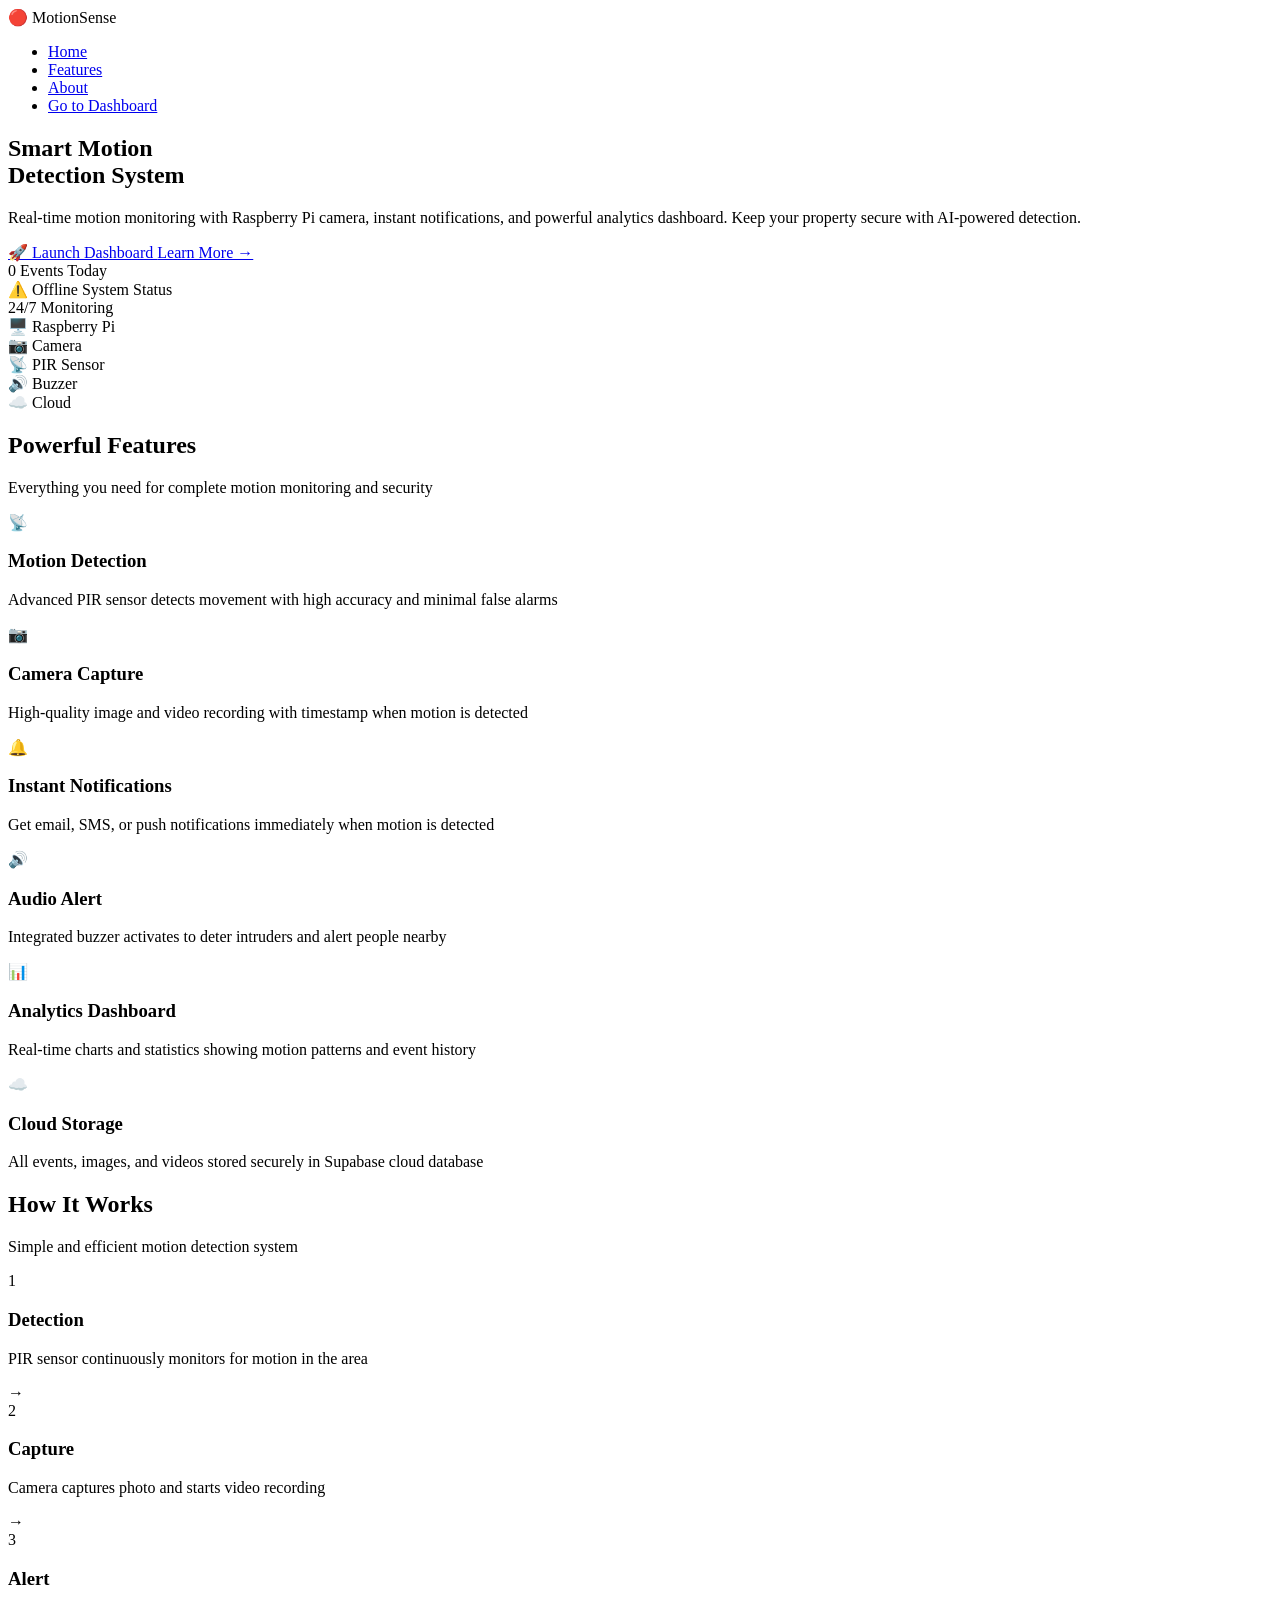
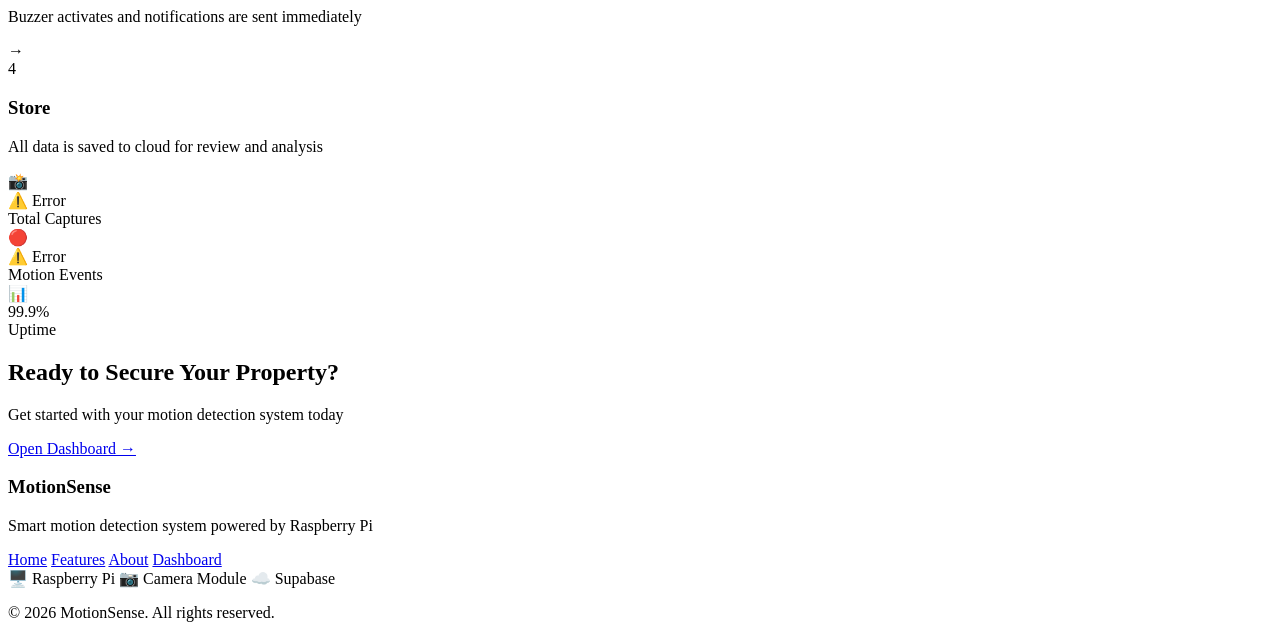
==== index.html @ 73a850e4 "Add files via upload" ====
<!DOCTYPE html>
<html lang="en">
<head>
    <meta charset="UTF-8">
    <meta name="viewport" content="width=device-width, initial-scale=1.0">
    <title>Motion Sensor & Camera System</title>
    <link rel="stylesheet" href="styles.css">
    <link href="https://fonts.googleapis.com/css2?family=Inter:wght@300;400;600;700&display=swap" rel="stylesheet">
</head>
<body>
    <div class="landing-page">
        <!-- Navigation -->
        <nav class="navbar">
            <div class="nav-container">
                <div class="nav-logo">
                    <span class="logo-icon">🔴</span>
                    <span class="logo-text">MotionSense</span>
                </div>
                <ul class="nav-menu">
                    <li><a href="#home" class="nav-link active">Home</a></li>
                    <li><a href="#features" class="nav-link">Features</a></li>
                    <li><a href="#about" class="nav-link">About</a></li>
                    <li><a href="dashboard.html" class="nav-link dashboard-btn">Go to Dashboard</a></li>
                </ul>
                <div class="hamburger">
                    <span class="bar"></span>
                    <span class="bar"></span>
                    <span class="bar"></span>
                </div>
            </div>
        </nav>

        <!-- Hero Section -->
        <section id="home" class="hero">
            <div class="hero-container">
                <div class="hero-content">
                    <h1 class="hero-title">
                        Smart Motion <br>
                        <span class="highlight">Detection System</span>
                    </h1>
                    <p class="hero-description">
                        Real-time motion monitoring with Raspberry Pi camera, 
                        instant notifications, and powerful analytics dashboard.
                        Keep your property secure with AI-powered detection.
                    </p>
                    <div class="hero-buttons">
                        <a href="dashboard.html" class="btn btn-primary">
                            🚀 Launch Dashboard
                        </a>
                        <a href="#features" class="btn btn-secondary">
                            Learn More →
                        </a>
                    </div>
                    <div class="hero-stats">
                        <div class="stat-item">
                            <span class="stat-number" id="liveEvents">0</span>
                            <span class="stat-label">Events Today</span>
                        </div>
                        <div class="stat-item">
                            <span class="stat-number" id="systemStatus">Online</span>
                            <span class="stat-label">System Status</span>
                        </div>
                        <div class="stat-item">
                            <span class="stat-number">24/7</span>
                            <span class="stat-label">Monitoring</span>
                        </div>
                    </div>
                </div>
                <div class="hero-image">
                    <div class="system-diagram">
                        <div class="diagram-node pi">
                            <span>🖥️</span>
                            <span>Raspberry Pi</span>
                        </div>
                        <div class="diagram-node camera">
                            <span>📷</span>
                            <span>Camera</span>
                        </div>
                        <div class="diagram-node sensor">
                            <span>📡</span>
                            <span>PIR Sensor</span>
                        </div>
                        <div class="diagram-node buzzer">
                            <span>🔊</span>
                            <span>Buzzer</span>
                        </div>
                        <div class="diagram-node cloud">
                            <span>☁️</span>
                            <span>Cloud</span>
                        </div>
                        <div class="connection-line"></div>
                    </div>
                </div>
            </div>
        </section>

        <!-- Features Section -->
        <section id="features" class="features">
            <div class="container">
                <div class="section-header">
                    <h2>Powerful Features</h2>
                    <p>Everything you need for complete motion monitoring and security</p>
                </div>
                <div class="features-grid">
                    <div class="feature-card">
                        <div class="feature-icon">📡</div>
                        <h3>Motion Detection</h3>
                        <p>Advanced PIR sensor detects movement with high accuracy and minimal false alarms</p>
                    </div>
                    <div class="feature-card">
                        <div class="feature-icon">📷</div>
                        <h3>Camera Capture</h3>
                        <p>High-quality image and video recording with timestamp when motion is detected</p>
                    </div>
                    <div class="feature-card">
                        <div class="feature-icon">🔔</div>
                        <h3>Instant Notifications</h3>
                        <p>Get email, SMS, or push notifications immediately when motion is detected</p>
                    </div>
                    <div class="feature-card">
                        <div class="feature-icon">🔊</div>
                        <h3>Audio Alert</h3>
                        <p>Integrated buzzer activates to deter intruders and alert people nearby</p>
                    </div>
                    <div class="feature-card">
                        <div class="feature-icon">📊</div>
                        <h3>Analytics Dashboard</h3>
                        <p>Real-time charts and statistics showing motion patterns and event history</p>
                    </div>
                    <div class="feature-card">
                        <div class="feature-icon">☁️</div>
                        <h3>Cloud Storage</h3>
                        <p>All events, images, and videos stored securely in Supabase cloud database</p>
                    </div>
                </div>
            </div>
        </section>

        <!-- How It Works -->
        <section id="about" class="how-it-works">
            <div class="container">
                <div class="section-header">
                    <h2>How It Works</h2>
                    <p>Simple and efficient motion detection system</p>
                </div>
                <div class="steps">
                    <div class="step">
                        <div class="step-number">1</div>
                        <div class="step-content">
                            <h3>Detection</h3>
                            <p>PIR sensor continuously monitors for motion in the area</p>
                        </div>
                    </div>
                    <div class="step-arrow">→</div>
                    <div class="step">
                        <div class="step-number">2</div>
                        <div class="step-content">
                            <h3>Capture</h3>
                            <p>Camera captures photo and starts video recording</p>
                        </div>
                    </div>
                    <div class="step-arrow">→</div>
                    <div class="step">
                        <div class="step-number">3</div>
                        <div class="step-content">
                            <h3>Alert</h3>
                            <p>Buzzer activates and notifications are sent immediately</p>
                        </div>
                    </div>
                    <div class="step-arrow">→</div>
                    <div class="step">
                        <div class="step-number">4</div>
                        <div class="step-content">
                            <h3>Store</h3>
                            <p>All data is saved to cloud for review and analysis</p>
                        </div>
                    </div>
                </div>
            </div>
        </section>

        <!-- Quick Stats -->
        <section class="quick-stats">
            <div class="container">
                <div class="stats-wrapper">
                    <div class="stat-box">
                        <span class="stat-icon">📸</span>
                        <div>
                            <div class="stat-number" id="totalCaptures">Loading...</div>
                            <div class="stat-label">Total Captures</div>
                        </div>
                    </div>
                    <div class="stat-box">
                        <span class="stat-icon">🔴</span>
                        <div>
                            <div class="stat-number" id="motionEvents">Loading...</div>
                            <div class="stat-label">Motion Events</div>
                        </div>
                    </div>
                    <div class="stat-box">
                        <span class="stat-icon">📊</span>
                        <div>
                            <div class="stat-number" id="uptime">99.9%</div>
                            <div class="stat-label">Uptime</div>
                        </div>
                    </div>
                </div>
            </div>
        </section>

        <!-- Call to Action -->
        <section class="cta-section">
            <div class="container">
                <div class="cta-content">
                    <h2>Ready to Secure Your Property?</h2>
                    <p>Get started with your motion detection system today</p>
                    <a href="dashboard.html" class="btn btn-primary btn-large">
                        Open Dashboard →
                    </a>
                </div>
            </div>
        </section>

        <!-- Footer -->
        <footer class="footer">
            <div class="container">
                <div class="footer-content">
                    <div class="footer-info">
                        <h3>MotionSense</h3>
                        <p>Smart motion detection system powered by Raspberry Pi</p>
                    </div>
                    <div class="footer-links">
                        <a href="#home">Home</a>
                        <a href="#features">Features</a>
                        <a href="#about">About</a>
                        <a href="dashboard.html">Dashboard</a>
                    </div>
                    <div class="footer-tech">
                        <span>🖥️ Raspberry Pi</span>
                        <span>📷 Camera Module</span>
                        <span>☁️ Supabase</span>
                    </div>
                </div>
                <div class="footer-bottom">
                    <p>&copy; 2026 MotionSense. All rights reserved.</p>
                </div>
            </div>
        </footer>
    </div>

    <script>
        // Navigation hamburger menu
        const hamburger = document.querySelector('.hamburger');
        const navMenu = document.querySelector('.nav-menu');
        
        hamburger.addEventListener('click', () => {
            hamburger.classList.toggle('active');
            navMenu.classList.toggle('active');
        });

        // Close menu on link click
        document.querySelectorAll('.nav-link').forEach(n => n.addEventListener('click', () => {
            hamburger.classList.remove('active');
            navMenu.classList.remove('active');
        }));

        // Smooth scrolling for anchor links
        document.querySelectorAll('a[href^="#"]').forEach(anchor => {
            anchor.addEventListener('click', function (e) {
                e.preventDefault();
                const target = document.querySelector(this.getAttribute('href'));
                if (target) {
                    target.scrollIntoView({
                        behavior: 'smooth',
                        block: 'start'
                    });
                }
            });
        });

        // Fetch live stats from API - FIXED: removed localhost
        async function fetchLiveStats() {
            try {
                const response = await fetch('/api/stats');
                const stats = await response.json();
                
                document.getElementById('totalCaptures').textContent = stats.total_events || 0;
                document.getElementById('motionEvents').textContent = stats.total_events || 0;
                document.getElementById('liveEvents').textContent = stats.total_events || 0;
                
                // Check system status
                const statusResponse = await fetch('/api/status');
                const status = await statusResponse.json();
                document.getElementById('systemStatus').textContent = 
                    status.status === 'active' ? '🟢 Online' : '🔴 Offline';
            } catch (error) {
                console.error('Error fetching stats:', error);
                document.getElementById('totalCaptures').textContent = '⚠️ Error';
                document.getElementById('motionEvents').textContent = '⚠️ Error';
                document.getElementById('systemStatus').textContent = '⚠️ Offline';
            }
        }

        // Load stats on page load
        fetchLiveStats();
        
        // Refresh stats every 30 seconds
        setInterval(fetchLiveStats, 30000);

        // Add animation on scroll
        const observerOptions = {
            threshold: 0.1,
            rootMargin: '0px 0px -50px 0px'
        };

        const observer = new IntersectionObserver((entries) => {
            entries.forEach(entry => {
                if (entry.isIntersecting) {
                    entry.target.style.opacity = '1';
                    entry.target.style.transform = 'translateY(0)';
                }
            });
        }, observerOptions);

        // Observe feature cards
        document.querySelectorAll('.feature-card, .step, .stat-box').forEach(el => {
            el.style.opacity = '0';
            el.style.transform = 'translateY(30px)';
            el.style.transition = 'all 0.6s ease-out';
            observer.observe(el);
        });

        // Update active nav link on scroll
        const sections = document.querySelectorAll('section[id]');
        window.addEventListener('scroll', () => {
            const scrollY = window.pageYOffset;
            sections.forEach(section => {
                const sectionTop = section.offsetTop - 100;
                const sectionHeight = section.offsetHeight;
                const sectionId = section.getAttribute('id');
                if (scrollY >= sectionTop && scrollY < sectionTop + sectionHeight) {
                    document.querySelectorAll('.nav-link').forEach(link => {
                        link.classList.remove('active');
                        if (link.getAttribute('href') === `#${sectionId}`) {
                            link.classList.add('active');
                        }
                    });
                }
            });
        });
    </script>
</body>
</html>
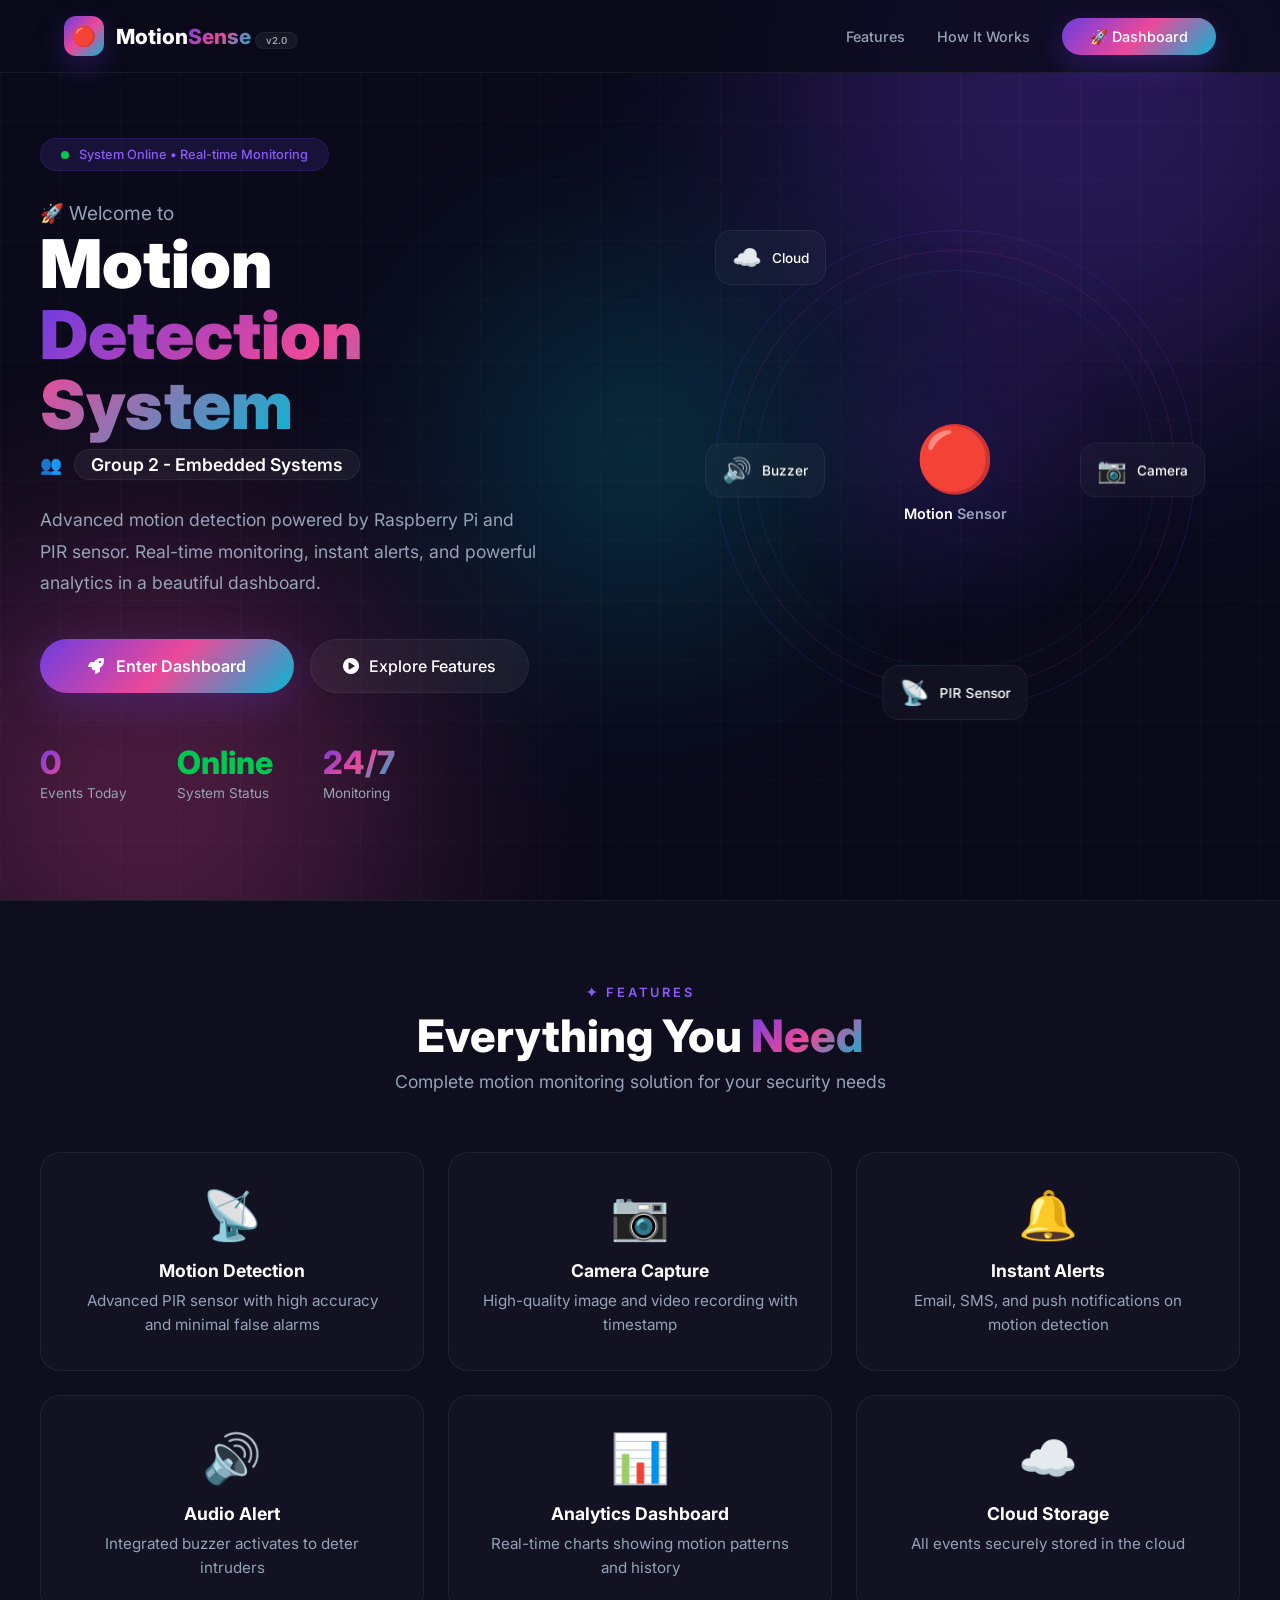
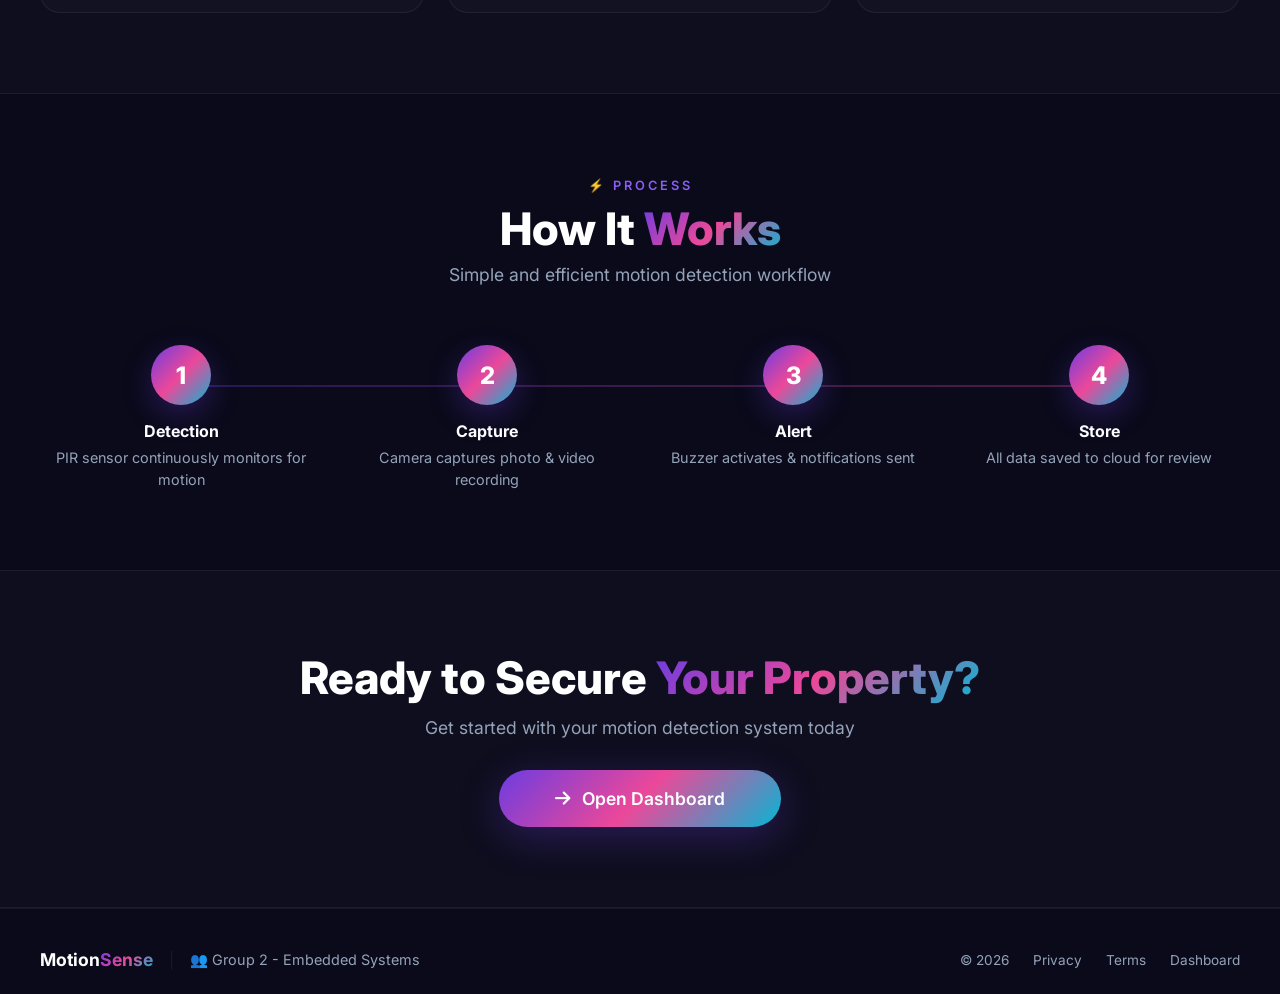
==== commit e8cf960d: "Add files via upload" ====
--- a/index.html
+++ b/index.html
@@ -3,348 +3,1145 @@
 <head>
     <meta charset="UTF-8">
     <meta name="viewport" content="width=device-width, initial-scale=1.0">
-    <title>Motion Sensor & Camera System</title>
-    <link rel="stylesheet" href="styles.css">
-    <link href="https://fonts.googleapis.com/css2?family=Inter:wght@300;400;600;700&display=swap" rel="stylesheet">
+    <title>Group 2 - Embedded Motion Detection System</title>
+    <link href="https://fonts.googleapis.com/css2?family=Inter:wght@300;400;500;600;700;800;900&display=swap" rel="stylesheet">
+    <link rel="stylesheet" href="https://cdnjs.cloudflare.com/ajax/libs/font-awesome/6.5.0/css/all.min.css">
+    <style>
+        /* ===== RESET & BASE ===== */
+        * {
+            margin: 0;
+            padding: 0;
+            box-sizing: border-box;
+        }
+
+        :root {
+            --primary: #6C3CE1;
+            --primary-light: #8B5CF6;
+            --primary-dark: #5B21B6;
+            --secondary: #EC4899;
+            --accent: #06B6D4;
+            --dark: #0A0A1A;
+            --dark-card: #12122A;
+            --text-primary: #FFFFFF;
+            --text-secondary: #94A3B8;
+            --border-color: rgba(255, 255, 255, 0.06);
+            --gradient-main: linear-gradient(135deg, #6C3CE1 0%, #EC4899 50%, #06B6D4 100%);
+            --shadow-glow: 0 0 60px rgba(108, 60, 225, 0.15);
+        }
+
+        body {
+            font-family: 'Inter', sans-serif;
+            background: var(--dark);
+            color: var(--text-primary);
+            overflow-x: hidden;
+            min-height: 100vh;
+        }
+
+        /* ===== ANIMATED BACKGROUND ===== */
+        .bg-effects {
+            position: fixed;
+            inset: 0;
+            z-index: 0;
+            pointer-events: none;
+            overflow: hidden;
+        }
+
+        .bg-orb {
+            position: absolute;
+            border-radius: 50%;
+            filter: blur(120px);
+            opacity: 0.3;
+            animation: orbFloat 20s ease-in-out infinite;
+        }
+
+        .bg-orb:nth-child(1) {
+            width: 600px;
+            height: 600px;
+            top: -200px;
+            right: -100px;
+            background: #6C3CE1;
+            animation-delay: 0s;
+        }
+
+        .bg-orb:nth-child(2) {
+            width: 500px;
+            height: 500px;
+            bottom: -150px;
+            left: -100px;
+            background: #EC4899;
+            animation-delay: -7s;
+        }
+
+        .bg-orb:nth-child(3) {
+            width: 300px;
+            height: 300px;
+            top: 50%;
+            left: 50%;
+            transform: translate(-50%, -50%);
+            background: #06B6D4;
+            animation-delay: -14s;
+        }
+
+        @keyframes orbFloat {
+            0%, 100% { transform: translate(0, 0) scale(1); }
+            25% { transform: translate(50px, -30px) scale(1.1); }
+            50% { transform: translate(-20px, 50px) scale(0.9); }
+            75% { transform: translate(30px, -20px) scale(1.05); }
+        }
+
+        /* Grid lines overlay */
+        .grid-overlay {
+            position: fixed;
+            inset: 0;
+            z-index: 0;
+            background-image: 
+                linear-gradient(rgba(255,255,255,0.02) 1px, transparent 1px),
+                linear-gradient(90deg, rgba(255,255,255,0.02) 1px, transparent 1px);
+            background-size: 60px 60px;
+            pointer-events: none;
+        }
+
+        /* ===== NAVBAR ===== */
+        .navbar {
+            position: fixed;
+            top: 0;
+            left: 0;
+            right: 0;
+            z-index: 1000;
+            padding: 16px 0;
+            background: rgba(10, 10, 26, 0.8);
+            backdrop-filter: blur(20px);
+            border-bottom: 1px solid var(--border-color);
+            transition: all 0.3s ease;
+        }
+
+        .navbar.scrolled {
+            background: rgba(10, 10, 26, 0.95);
+            box-shadow: 0 10px 40px rgba(0,0,0,0.3);
+        }
+
+        .nav-container {
+            max-width: 1200px;
+            margin: 0 auto;
+            padding: 0 24px;
+            display: flex;
+            justify-content: space-between;
+            align-items: center;
+        }
+
+        .nav-logo {
+            display: flex;
+            align-items: center;
+            gap: 12px;
+            text-decoration: none;
+        }
+
+        .nav-logo .logo-icon {
+            width: 40px;
+            height: 40px;
+            background: var(--gradient-main);
+            border-radius: 12px;
+            display: flex;
+            align-items: center;
+            justify-content: center;
+            font-size: 1.2rem;
+            box-shadow: 0 10px 30px rgba(108, 60, 225, 0.3);
+        }
+
+        .nav-logo .logo-text {
+            font-size: 1.3rem;
+            font-weight: 800;
+            color: var(--text-primary);
+        }
+
+        .nav-logo .logo-text span {
+            background: var(--gradient-main);
+            -webkit-background-clip: text;
+            -webkit-text-fill-color: transparent;
+            background-clip: text;
+        }
+
+        .nav-logo .logo-badge {
+            font-size: 0.6rem;
+            font-weight: 600;
+            color: var(--text-secondary);
+            background: rgba(255,255,255,0.05);
+            padding: 2px 10px;
+            border-radius: 20px;
+            border: 1px solid var(--border-color);
+            -webkit-text-fill-color: var(--text-secondary);
+        }
+
+        .nav-links {
+            display: flex;
+            align-items: center;
+            gap: 32px;
+            list-style: none;
+        }
+
+        .nav-links a {
+            color: var(--text-secondary);
+            text-decoration: none;
+            font-size: 0.9rem;
+            font-weight: 500;
+            transition: all 0.3s ease;
+            position: relative;
+        }
+
+        .nav-links a:hover {
+            color: var(--text-primary);
+        }
+
+        .nav-links a::after {
+            content: '';
+            position: absolute;
+            bottom: -4px;
+            left: 0;
+            width: 0;
+            height: 2px;
+            background: var(--gradient-main);
+            transition: width 0.3s ease;
+        }
+
+        .nav-links a:hover::after {
+            width: 100%;
+        }
+
+        .nav-btn {
+            padding: 10px 28px;
+            background: var(--gradient-main);
+            color: white !important;
+            border-radius: 50px;
+            font-weight: 600;
+            font-size: 0.9rem;
+            border: none;
+            cursor: pointer;
+            transition: all 0.3s ease;
+            text-decoration: none !important;
+            box-shadow: 0 10px 30px rgba(108, 60, 225, 0.3);
+        }
+
+        .nav-btn:hover {
+            transform: translateY(-2px);
+            box-shadow: 0 15px 40px rgba(108, 60, 225, 0.4);
+        }
+
+        .nav-btn::after {
+            display: none !important;
+        }
+
+        .nav-hamburger {
+            display: none;
+            flex-direction: column;
+            gap: 5px;
+            cursor: pointer;
+            padding: 5px;
+        }
+
+        .nav-hamburger span {
+            width: 28px;
+            height: 2px;
+            background: var(--text-primary);
+            transition: all 0.3s ease;
+        }
+
+        /* ===== HERO SECTION ===== */
+        .hero {
+            position: relative;
+            z-index: 1;
+            min-height: 100vh;
+            display: flex;
+            align-items: center;
+            padding: 120px 24px 80px;
+        }
+
+        .hero-container {
+            max-width: 1200px;
+            margin: 0 auto;
+            width: 100%;
+            display: grid;
+            grid-template-columns: 1fr 1fr;
+            gap: 60px;
+            align-items: center;
+        }
+
+        .hero-content {
+            position: relative;
+        }
+
+        .hero-badge {
+            display: inline-flex;
+            align-items: center;
+            gap: 10px;
+            background: rgba(108, 60, 225, 0.15);
+            border: 1px solid rgba(108, 60, 225, 0.2);
+            padding: 8px 20px;
+            border-radius: 50px;
+            font-size: 0.8rem;
+            font-weight: 500;
+            color: var(--primary-light);
+            margin-bottom: 30px;
+        }
+
+        .hero-badge .pulse {
+            width: 8px;
+            height: 8px;
+            background: #00c853;
+            border-radius: 50%;
+            animation: pulse-dot 1.5s infinite;
+        }
+
+        @keyframes pulse-dot {
+            0%, 100% { opacity: 1; transform: scale(1); }
+            50% { opacity: 0.3; transform: scale(0.8); }
+        }
+
+        .hero-title {
+            font-size: 4.2rem;
+            font-weight: 900;
+            line-height: 1.05;
+            margin-bottom: 8px;
+        }
+
+        .hero-title .highlight {
+            background: var(--gradient-main);
+            -webkit-background-clip: text;
+            -webkit-text-fill-color: transparent;
+            background-clip: text;
+        }
+
+        .hero-subtitle {
+            font-size: 1.2rem;
+            color: var(--text-secondary);
+            margin-bottom: 4px;
+            font-weight: 400;
+        }
+
+        .hero-group {
+            font-size: 1.1rem;
+            color: var(--text-secondary);
+            margin-bottom: 24px;
+            display: flex;
+            align-items: center;
+            gap: 12px;
+        }
+
+        .hero-group .group-tag {
+            background: rgba(255,255,255,0.05);
+            padding: 4px 16px;
+            border-radius: 20px;
+            border: 1px solid var(--border-color);
+            font-weight: 600;
+            color: var(--text-primary);
+        }
+
+        .hero-description {
+            font-size: 1.1rem;
+            color: var(--text-secondary);
+            line-height: 1.8;
+            max-width: 500px;
+            margin-bottom: 40px;
+        }
+
+        .hero-actions {
+            display: flex;
+            gap: 16px;
+            flex-wrap: wrap;
+            margin-bottom: 50px;
+        }
+
+        .btn-primary {
+            padding: 16px 48px;
+            background: var(--gradient-main);
+            color: white;
+            border: none;
+            border-radius: 60px;
+            font-size: 1rem;
+            font-weight: 600;
+            cursor: pointer;
+            transition: all 0.3s ease;
+            text-decoration: none;
+            display: inline-flex;
+            align-items: center;
+            gap: 12px;
+            box-shadow: 0 10px 40px rgba(108, 60, 225, 0.3);
+        }
+
+        .btn-primary:hover {
+            transform: translateY(-3px);
+            box-shadow: 0 20px 60px rgba(108, 60, 225, 0.4);
+        }
+
+        .btn-secondary {
+            padding: 16px 32px;
+            background: rgba(255,255,255,0.05);
+            color: var(--text-primary);
+            border: 1px solid var(--border-color);
+            border-radius: 60px;
+            font-size: 1rem;
+            font-weight: 500;
+            cursor: pointer;
+            transition: all 0.3s ease;
+            text-decoration: none;
+            display: inline-flex;
+            align-items: center;
+            gap: 10px;
+        }
+
+        .btn-secondary:hover {
+            background: rgba(255,255,255,0.1);
+            border-color: rgba(255,255,255,0.2);
+        }
+
+        .hero-stats {
+            display: flex;
+            gap: 50px;
+        }
+
+        .hero-stat {
+            text-align: left;
+        }
+
+        .hero-stat .number {
+            font-size: 2rem;
+            font-weight: 800;
+            display: block;
+        }
+
+        .hero-stat .number.gradient {
+            background: var(--gradient-main);
+            -webkit-background-clip: text;
+            -webkit-text-fill-color: transparent;
+            background-clip: text;
+        }
+
+        .hero-stat .label {
+            font-size: 0.85rem;
+            color: var(--text-secondary);
+        }
+
+        /* ===== HERO VISUAL ===== */
+        .hero-visual {
+            display: flex;
+            justify-content: center;
+            align-items: center;
+            position: relative;
+        }
+
+        .visual-container {
+            position: relative;
+            width: 100%;
+            max-width: 480px;
+            aspect-ratio: 1;
+        }
+
+        .visual-ring {
+            position: absolute;
+            inset: 0;
+            border-radius: 50%;
+            border: 1px solid rgba(255,255,255,0.05);
+            animation: spin 30s linear infinite;
+        }
+
+        .visual-ring:nth-child(1) { 
+            border-color: rgba(108, 60, 225, 0.2);
+            animation-duration: 25s;
+        }
+        .visual-ring:nth-child(2) { 
+            border-color: rgba(236, 72, 153, 0.15);
+            animation-duration: 35s;
+            animation-direction: reverse;
+            inset: 20px;
+        }
+        .visual-ring:nth-child(3) { 
+            border-color: rgba(6, 182, 212, 0.1);
+            animation-duration: 45s;
+            inset: 40px;
+        }
+
+        @keyframes spin {
+            to { transform: rotate(360deg); }
+        }
+
+        .visual-center {
+            position: absolute;
+            inset: 60px;
+            background: radial-gradient(circle, rgba(108,60,225,0.15), transparent 70%);
+            border-radius: 50%;
+            display: flex;
+            align-items: center;
+            justify-content: center;
+            flex-direction: column;
+            gap: 8px;
+        }
+
+        .visual-center .icon-main {
+            font-size: 4rem;
+        }
+
+        .visual-center .label-center {
+            font-size: 0.9rem;
+            font-weight: 600;
+            color: var(--text-secondary);
+        }
+
+        .visual-center .label-center span {
+            color: var(--text-primary);
+        }
+
+        .visual-node {
+            position: absolute;
+            background: rgba(255,255,255,0.03);
+            backdrop-filter: blur(10px);
+            border: 1px solid var(--border-color);
+            border-radius: 16px;
+            padding: 12px 16px;
+            display: flex;
+            align-items: center;
+            gap: 10px;
+            font-size: 0.85rem;
+            font-weight: 500;
+            animation: floatNode 6s ease-in-out infinite;
+            transition: all 0.3s ease;
+        }
+
+        .visual-node:hover {
+            background: rgba(255,255,255,0.08);
+            transform: scale(1.05);
+        }
+
+        .visual-node .node-icon {
+            font-size: 1.5rem;
+        }
+
+        .visual-node:nth-child(4) { top: 0; left: 50%; transform: translateX(-50%); animation-delay: 0s; }
+        .visual-node:nth-child(5) { right: 0; top: 50%; transform: translateY(-50%); animation-delay: -2s; }
+        .visual-node:nth-child(6) { bottom: 0; left: 50%; transform: translateX(-50%); animation-delay: -4s; }
+        .visual-node:nth-child(7) { left: 0; top: 50%; transform: translateY(-50%); animation-delay: -1s; }
+
+        @keyframes floatNode {
+            0%, 100% { transform: translateY(0) scale(1); }
+            50% { transform: translateY(-10px) scale(1.02); }
+        }
+
+        .visual-node:nth-child(4) { top: -10px; }
+        .visual-node:nth-child(5) { right: -10px; }
+        .visual-node:nth-child(6) { bottom: -10px; }
+        .visual-node:nth-child(7) { left: -10px; }
+
+        /* ===== FEATURES ===== */
+        .features {
+            position: relative;
+            z-index: 1;
+            padding: 80px 24px;
+            background: rgba(255,255,255,0.02);
+            border-top: 1px solid var(--border-color);
+            border-bottom: 1px solid var(--border-color);
+        }
+
+        .features-container {
+            max-width: 1200px;
+            margin: 0 auto;
+        }
+
+        .section-header {
+            text-align: center;
+            margin-bottom: 60px;
+        }
+
+        .section-header .label {
+            font-size: 0.8rem;
+            text-transform: uppercase;
+            letter-spacing: 3px;
+            color: var(--primary-light);
+            font-weight: 600;
+        }
+
+        .section-header h2 {
+            font-size: 2.8rem;
+            font-weight: 800;
+            margin-top: 8px;
+        }
+
+        .section-header h2 span {
+            background: var(--gradient-main);
+            -webkit-background-clip: text;
+            -webkit-text-fill-color: transparent;
+            background-clip: text;
+        }
+
+        .section-header p {
+            color: var(--text-secondary);
+            margin-top: 8px;
+            font-size: 1.1rem;
+        }
+
+        .features-grid {
+            display: grid;
+            grid-template-columns: repeat(3, 1fr);
+            gap: 24px;
+        }
+
+        .feature-card {
+            background: rgba(255,255,255,0.02);
+            border: 1px solid var(--border-color);
+            border-radius: 20px;
+            padding: 32px;
+            text-align: center;
+            transition: all 0.4s ease;
+            position: relative;
+            overflow: hidden;
+        }
+
+        .feature-card::before {
+            content: '';
+            position: absolute;
+            top: 0;
+            left: 0;
+            right: 0;
+            bottom: 0;
+            background: var(--gradient-main);
+            opacity: 0;
+            transition: opacity 0.4s ease;
+            border-radius: 20px;
+        }
+
+        .feature-card:hover {
+            transform: translateY(-8px);
+            border-color: rgba(108, 60, 225, 0.2);
+        }
+
+        .feature-card:hover::before {
+            opacity: 0.03;
+        }
+
+        .feature-card .icon {
+            font-size: 3rem;
+            margin-bottom: 16px;
+            display: block;
+        }
+
+        .feature-card h3 {
+            font-size: 1.1rem;
+            font-weight: 700;
+            margin-bottom: 8px;
+            position: relative;
+        }
+
+        .feature-card p {
+            color: var(--text-secondary);
+            font-size: 0.95rem;
+            line-height: 1.6;
+            position: relative;
+        }
+
+        /* ===== HOW IT WORKS ===== */
+        .how-it-works {
+            position: relative;
+            z-index: 1;
+            padding: 80px 24px;
+        }
+
+        .how-container {
+            max-width: 1200px;
+            margin: 0 auto;
+        }
+
+        .steps {
+            display: grid;
+            grid-template-columns: repeat(4, 1fr);
+            gap: 24px;
+            margin-top: 40px;
+            position: relative;
+        }
+
+        .steps::before {
+            content: '';
+            position: absolute;
+            top: 40px;
+            left: 10%;
+            right: 10%;
+            height: 2px;
+            background: linear-gradient(to right, rgba(108,60,225,0.3), rgba(236,72,153,0.3));
+        }
+
+        .step {
+            text-align: center;
+            position: relative;
+        }
+
+        .step-number {
+            width: 60px;
+            height: 60px;
+            background: var(--gradient-main);
+            border-radius: 50%;
+            display: flex;
+            align-items: center;
+            justify-content: center;
+            font-size: 1.5rem;
+            font-weight: 800;
+            margin: 0 auto 16px;
+            position: relative;
+            z-index: 1;
+            box-shadow: 0 10px 30px rgba(108, 60, 225, 0.3);
+        }
+
+        .step h4 {
+            font-size: 1rem;
+            font-weight: 700;
+            margin-bottom: 6px;
+        }
+
+        .step p {
+            color: var(--text-secondary);
+            font-size: 0.9rem;
+            line-height: 1.5;
+        }
+
+        /* ===== CTA ===== */
+        .cta {
+            position: relative;
+            z-index: 1;
+            padding: 80px 24px;
+            background: rgba(255,255,255,0.02);
+            border-top: 1px solid var(--border-color);
+            border-bottom: 1px solid var(--border-color);
+        }
+
+        .cta-container {
+            max-width: 800px;
+            margin: 0 auto;
+            text-align: center;
+        }
+
+        .cta h2 {
+            font-size: 2.8rem;
+            font-weight: 800;
+            margin-bottom: 12px;
+        }
+
+        .cta h2 span {
+            background: var(--gradient-main);
+            -webkit-background-clip: text;
+            -webkit-text-fill-color: transparent;
+            background-clip: text;
+        }
+
+        .cta p {
+            color: var(--text-secondary);
+            font-size: 1.1rem;
+            margin-bottom: 32px;
+        }
+
+        .cta .btn-primary {
+            padding: 18px 56px;
+            font-size: 1.1rem;
+        }
+
+        /* ===== FOOTER ===== */
+        .footer {
+            position: relative;
+            z-index: 1;
+            padding: 40px 24px 24px;
+            border-top: 1px solid var(--border-color);
+        }
+
+        .footer-container {
+            max-width: 1200px;
+            margin: 0 auto;
+            display: flex;
+            justify-content: space-between;
+            align-items: center;
+            flex-wrap: wrap;
+            gap: 20px;
+        }
+
+        .footer-left {
+            display: flex;
+            align-items: center;
+            gap: 16px;
+        }
+
+        .footer-left .brand {
+            font-weight: 700;
+            font-size: 1.1rem;
+        }
+
+        .footer-left .brand span {
+            background: var(--gradient-main);
+            -webkit-background-clip: text;
+            -webkit-text-fill-color: transparent;
+            background-clip: text;
+        }
+
+        .footer-left .divider {
+            color: var(--border-color);
+        }
+
+        .footer-left .group-name {
+            color: var(--text-secondary);
+            font-size: 0.9rem;
+        }
+
+        .footer-right {
+            display: flex;
+            gap: 24px;
+            color: var(--text-secondary);
+            font-size: 0.85rem;
+        }
+
+        .footer-right a {
+            color: var(--text-secondary);
+            text-decoration: none;
+            transition: color 0.3s ease;
+        }
+
+        .footer-right a:hover {
+            color: var(--text-primary);
+        }
+
+        /* ===== RESPONSIVE ===== */
+        @media (max-width: 1024px) {
+            .hero-title { font-size: 3.2rem; }
+            .features-grid { grid-template-columns: repeat(2, 1fr); }
+            .steps { grid-template-columns: repeat(2, 1fr); }
+            .steps::before { display: none; }
+        }
+
+        @media (max-width: 768px) {
+            .nav-links {
+                display: none;
+                position: absolute;
+                top: 100%;
+                left: 0;
+                right: 0;
+                background: rgba(10,10,26,0.98);
+                flex-direction: column;
+                padding: 24px;
+                gap: 16px;
+                border-bottom: 1px solid var(--border-color);
+            }
+
+            .nav-links.active {
+                display: flex;
+            }
+
+            .nav-hamburger {
+                display: flex;
+            }
+
+            .hero-container {
+                grid-template-columns: 1fr;
+                text-align: center;
+            }
+
+            .hero-title { font-size: 2.8rem; }
+            .hero-description { max-width: 100%; }
+            .hero-actions { justify-content: center; }
+            .hero-stats { justify-content: center; }
+
+            .visual-container { max-width: 300px; margin: 0 auto; }
+            .visual-node { display: none; }
+            .visual-center .icon-main { font-size: 3rem; }
+
+            .features-grid { grid-template-columns: 1fr; }
+            .steps { grid-template-columns: 1fr; }
+
+            .section-header h2 { font-size: 2rem; }
+            .cta h2 { font-size: 2rem; }
+
+            .footer-container {
+                flex-direction: column;
+                text-align: center;
+            }
+            .footer-left { flex-direction: column; }
+            .footer-right { flex-wrap: wrap; justify-content: center; }
+        }
+
+        @media (max-width: 480px) {
+            .hero-title { font-size: 2.2rem; }
+            .hero-stats { flex-direction: column; gap: 16px; align-items: center; }
+            .hero-stat { text-align: center; }
+            .hero-actions { flex-direction: column; align-items: center; }
+            .btn-primary, .btn-secondary { width: 100%; justify-content: center; }
+        }
+    </style>
 </head>
 <body>
-    <div class="landing-page">
-        <!-- Navigation -->
-        <nav class="navbar">
-            <div class="nav-container">
-                <div class="nav-logo">
-                    <span class="logo-icon">🔴</span>
-                    <span class="logo-text">MotionSense</span>
-                </div>
-                <ul class="nav-menu">
-                    <li><a href="#home" class="nav-link active">Home</a></li>
-                    <li><a href="#features" class="nav-link">Features</a></li>
-                    <li><a href="#about" class="nav-link">About</a></li>
-                    <li><a href="dashboard.html" class="nav-link dashboard-btn">Go to Dashboard</a></li>
-                </ul>
-                <div class="hamburger">
-                    <span class="bar"></span>
-                    <span class="bar"></span>
-                    <span class="bar"></span>
-                </div>
+
+    <!-- ===== BACKGROUND EFFECTS ===== -->
+    <div class="bg-effects">
+        <div class="bg-orb"></div>
+        <div class="bg-orb"></div>
+        <div class="bg-orb"></div>
+    </div>
+    <div class="grid-overlay"></div>
+
+    <!-- ===== NAVBAR ===== -->
+    <nav class="navbar" id="navbar">
+        <div class="nav-container">
+            <a href="#" class="nav-logo">
+                <div class="logo-icon">🔴</div>
+                <div>
+                    <span class="logo-text">Motion<span>Sense</span></span>
+                    <span class="logo-badge">v2.0</span>
+                </div>
+            </a>
+            <ul class="nav-links" id="navLinks">
+                <li><a href="#features">Features</a></li>
+                <li><a href="#how-it-works">How It Works</a></li>
+                <li><a href="dashboard.html" class="nav-btn">🚀 Dashboard</a></li>
+            </ul>
+            <div class="nav-hamburger" id="hamburger" onclick="toggleNav()">
+                <span></span>
+                <span></span>
+                <span></span>
             </div>
-        </nav>
-
-        <!-- Hero Section -->
-        <section id="home" class="hero">
-            <div class="hero-container">
-                <div class="hero-content">
-                    <h1 class="hero-title">
-                        Smart Motion <br>
-                        <span class="highlight">Detection System</span>
-                    </h1>
-                    <p class="hero-description">
-                        Real-time motion monitoring with Raspberry Pi camera, 
-                        instant notifications, and powerful analytics dashboard.
-                        Keep your property secure with AI-powered detection.
-                    </p>
-                    <div class="hero-buttons">
-                        <a href="dashboard.html" class="btn btn-primary">
-                            🚀 Launch Dashboard
-                        </a>
-                        <a href="#features" class="btn btn-secondary">
-                            Learn More →
-                        </a>
+        </div>
+    </nav>
+
+    <!-- ===== HERO SECTION ===== -->
+    <section class="hero">
+        <div class="hero-container">
+            <div class="hero-content">
+                <div class="hero-badge">
+                    <span class="pulse"></span>
+                    System Online • Real-time Monitoring
+                </div>
+
+                <p class="hero-subtitle">🚀 Welcome to</p>
+                <h1 class="hero-title">
+                    Motion<br><span class="highlight">Detection System</span>
+                </h1>
+
+                <div class="hero-group">
+                    <span>👥</span>
+                    <span class="group-tag">Group 2 - Embedded Systems</span>
+                </div>
+
+                <p class="hero-description">
+                    Advanced motion detection powered by Raspberry Pi and PIR sensor. 
+                    Real-time monitoring, instant alerts, and powerful analytics 
+                    in a beautiful dashboard.
+                </p>
+
+                <div class="hero-actions">
+                    <a href="dashboard.html" class="btn-primary">
+                        <i class="fas fa-rocket"></i>
+                        Enter Dashboard
+                    </a>
+                    <a href="#features" class="btn-secondary">
+                        <i class="fas fa-play-circle"></i>
+                        Explore Features
+                    </a>
+                </div>
+
+                <div class="hero-stats">
+                    <div class="hero-stat">
+                        <span class="number gradient" id="liveEvents">0</span>
+                        <span class="label">Events Today</span>
                     </div>
-                    <div class="hero-stats">
-                        <div class="stat-item">
-                            <span class="stat-number" id="liveEvents">0</span>
-                            <span class="stat-label">Events Today</span>
-                        </div>
-                        <div class="stat-item">
-                            <span class="stat-number" id="systemStatus">Online</span>
-                            <span class="stat-label">System Status</span>
-                        </div>
-                        <div class="stat-item">
-                            <span class="stat-number">24/7</span>
-                            <span class="stat-label">Monitoring</span>
-                        </div>
+                    <div class="hero-stat">
+                        <span class="number" id="systemStatus" style="color: #00c853;">Online</span>
+                        <span class="label">System Status</span>
                     </div>
-                </div>
-                <div class="hero-image">
-                    <div class="system-diagram">
-                        <div class="diagram-node pi">
-                            <span>🖥️</span>
-                            <span>Raspberry Pi</span>
-                        </div>
-                        <div class="diagram-node camera">
-                            <span>📷</span>
-                            <span>Camera</span>
-                        </div>
-                        <div class="diagram-node sensor">
-                            <span>📡</span>
-                            <span>PIR Sensor</span>
-                        </div>
-                        <div class="diagram-node buzzer">
-                            <span>🔊</span>
-                            <span>Buzzer</span>
-                        </div>
-                        <div class="diagram-node cloud">
-                            <span>☁️</span>
-                            <span>Cloud</span>
-                        </div>
-                        <div class="connection-line"></div>
+                    <div class="hero-stat">
+                        <span class="number gradient">24/7</span>
+                        <span class="label">Monitoring</span>
                     </div>
                 </div>
             </div>
-        </section>
-
-        <!-- Features Section -->
-        <section id="features" class="features">
-            <div class="container">
-                <div class="section-header">
-                    <h2>Powerful Features</h2>
-                    <p>Everything you need for complete motion monitoring and security</p>
-                </div>
-                <div class="features-grid">
-                    <div class="feature-card">
-                        <div class="feature-icon">📡</div>
-                        <h3>Motion Detection</h3>
-                        <p>Advanced PIR sensor detects movement with high accuracy and minimal false alarms</p>
+
+            <div class="hero-visual">
+                <div class="visual-container">
+                    <div class="visual-ring"></div>
+                    <div class="visual-ring"></div>
+                    <div class="visual-ring"></div>
+                    <div class="visual-center">
+                        <span class="icon-main">🔴</span>
+                        <span class="label-center"><span>Motion</span> Sensor</span>
                     </div>
-                    <div class="feature-card">
-                        <div class="feature-icon">📷</div>
-                        <h3>Camera Capture</h3>
-                        <p>High-quality image and video recording with timestamp when motion is detected</p>
+                    <div class="visual-node">
+                        <span class="node-icon">📷</span>
+                        Camera
                     </div>
-                    <div class="feature-card">
-                        <div class="feature-icon">🔔</div>
-                        <h3>Instant Notifications</h3>
-                        <p>Get email, SMS, or push notifications immediately when motion is detected</p>
+                    <div class="visual-node">
+                        <span class="node-icon">📡</span>
+                        PIR Sensor
                     </div>
-                    <div class="feature-card">
-                        <div class="feature-icon">🔊</div>
-                        <h3>Audio Alert</h3>
-                        <p>Integrated buzzer activates to deter intruders and alert people nearby</p>
+                    <div class="visual-node">
+                        <span class="node-icon">🔊</span>
+                        Buzzer
                     </div>
-                    <div class="feature-card">
-                        <div class="feature-icon">📊</div>
-                        <h3>Analytics Dashboard</h3>
-                        <p>Real-time charts and statistics showing motion patterns and event history</p>
+                    <div class="visual-node">
+                        <span class="node-icon">☁️</span>
+                        Cloud
                     </div>
-                    <div class="feature-card">
-                        <div class="feature-icon">☁️</div>
-                        <h3>Cloud Storage</h3>
-                        <p>All events, images, and videos stored securely in Supabase cloud database</p>
-                    </div>
                 </div>
             </div>
-        </section>
-
-        <!-- How It Works -->
-        <section id="about" class="how-it-works">
-            <div class="container">
-                <div class="section-header">
-                    <h2>How It Works</h2>
-                    <p>Simple and efficient motion detection system</p>
-                </div>
-                <div class="steps">
-                    <div class="step">
-                        <div class="step-number">1</div>
-                        <div class="step-content">
-                            <h3>Detection</h3>
-                            <p>PIR sensor continuously monitors for motion in the area</p>
-                        </div>
-                    </div>
-                    <div class="step-arrow">→</div>
-                    <div class="step">
-                        <div class="step-number">2</div>
-                        <div class="step-content">
-                            <h3>Capture</h3>
-                            <p>Camera captures photo and starts video recording</p>
-                        </div>
-                    </div>
-                    <div class="step-arrow">→</div>
-                    <div class="step">
-                        <div class="step-number">3</div>
-                        <div class="step-content">
-                            <h3>Alert</h3>
-                            <p>Buzzer activates and notifications are sent immediately</p>
-                        </div>
-                    </div>
-                    <div class="step-arrow">→</div>
-                    <div class="step">
-                        <div class="step-number">4</div>
-                        <div class="step-content">
-                            <h3>Store</h3>
-                            <p>All data is saved to cloud for review and analysis</p>
-                        </div>
-                    </div>
-                </div>
+        </div>
+    </section>
+
+    <!-- ===== FEATURES ===== -->
+    <section class="features" id="features">
+        <div class="features-container">
+            <div class="section-header">
+                <span class="label">✦ Features</span>
+                <h2>Everything You <span>Need</span></h2>
+                <p>Complete motion monitoring solution for your security needs</p>
             </div>
-        </section>
-
-        <!-- Quick Stats -->
-        <section class="quick-stats">
-            <div class="container">
-                <div class="stats-wrapper">
-                    <div class="stat-box">
-                        <span class="stat-icon">📸</span>
-                        <div>
-                            <div class="stat-number" id="totalCaptures">Loading...</div>
-                            <div class="stat-label">Total Captures</div>
-                        </div>
-                    </div>
-                    <div class="stat-box">
-                        <span class="stat-icon">🔴</span>
-                        <div>
-                            <div class="stat-number" id="motionEvents">Loading...</div>
-                            <div class="stat-label">Motion Events</div>
-                        </div>
-                    </div>
-                    <div class="stat-box">
-                        <span class="stat-icon">📊</span>
-                        <div>
-                            <div class="stat-number" id="uptime">99.9%</div>
-                            <div class="stat-label">Uptime</div>
-                        </div>
-                    </div>
+
+            <div class="features-grid">
+                <div class="feature-card">
+                    <span class="icon">📡</span>
+                    <h3>Motion Detection</h3>
+                    <p>Advanced PIR sensor with high accuracy and minimal false alarms</p>
+                </div>
+                <div class="feature-card">
+                    <span class="icon">📷</span>
+                    <h3>Camera Capture</h3>
+                    <p>High-quality image and video recording with timestamp</p>
+                </div>
+                <div class="feature-card">
+                    <span class="icon">🔔</span>
+                    <h3>Instant Alerts</h3>
+                    <p>Email, SMS, and push notifications on motion detection</p>
+                </div>
+                <div class="feature-card">
+                    <span class="icon">🔊</span>
+                    <h3>Audio Alert</h3>
+                    <p>Integrated buzzer activates to deter intruders</p>
+                </div>
+                <div class="feature-card">
+                    <span class="icon">📊</span>
+                    <h3>Analytics Dashboard</h3>
+                    <p>Real-time charts showing motion patterns and history</p>
+                </div>
+                <div class="feature-card">
+                    <span class="icon">☁️</span>
+                    <h3>Cloud Storage</h3>
+                    <p>All events securely stored in the cloud</p>
                 </div>
             </div>
-        </section>
-
-        <!-- Call to Action -->
-        <section class="cta-section">
-            <div class="container">
-                <div class="cta-content">
-                    <h2>Ready to Secure Your Property?</h2>
-                    <p>Get started with your motion detection system today</p>
-                    <a href="dashboard.html" class="btn btn-primary btn-large">
-                        Open Dashboard →
-                    </a>
-                </div>
+        </div>
+    </section>
+
+    <!-- ===== HOW IT WORKS ===== -->
+    <section class="how-it-works" id="how-it-works">
+        <div class="how-container">
+            <div class="section-header">
+                <span class="label">⚡ Process</span>
+                <h2>How It <span>Works</span></h2>
+                <p>Simple and efficient motion detection workflow</p>
             </div>
-        </section>
-
-        <!-- Footer -->
-        <footer class="footer">
-            <div class="container">
-                <div class="footer-content">
-                    <div class="footer-info">
-                        <h3>MotionSense</h3>
-                        <p>Smart motion detection system powered by Raspberry Pi</p>
-                    </div>
-                    <div class="footer-links">
-                        <a href="#home">Home</a>
-                        <a href="#features">Features</a>
-                        <a href="#about">About</a>
-                        <a href="dashboard.html">Dashboard</a>
-                    </div>
-                    <div class="footer-tech">
-                        <span>🖥️ Raspberry Pi</span>
-                        <span>📷 Camera Module</span>
-                        <span>☁️ Supabase</span>
-                    </div>
-                </div>
-                <div class="footer-bottom">
-                    <p>&copy; 2026 MotionSense. All rights reserved.</p>
+
+            <div class="steps">
+                <div class="step">
+                    <div class="step-number">1</div>
+                    <h4>Detection</h4>
+                    <p>PIR sensor continuously monitors for motion</p>
+                </div>
+                <div class="step">
+                    <div class="step-number">2</div>
+                    <h4>Capture</h4>
+                    <p>Camera captures photo & video recording</p>
+                </div>
+                <div class="step">
+                    <div class="step-number">3</div>
+                    <h4>Alert</h4>
+                    <p>Buzzer activates & notifications sent</p>
+                </div>
+                <div class="step">
+                    <div class="step-number">4</div>
+                    <h4>Store</h4>
+                    <p>All data saved to cloud for review</p>
                 </div>
             </div>
-        </footer>
-    </div>
+        </div>
+    </section>
+
+    <!-- ===== CTA ===== -->
+    <section class="cta">
+        <div class="cta-container">
+            <h2>Ready to Secure <span>Your Property?</span></h2>
+            <p>Get started with your motion detection system today</p>
+            <a href="dashboard.html" class="btn-primary">
+                <i class="fas fa-arrow-right"></i>
+                Open Dashboard
+            </a>
+        </div>
+    </section>
+
+    <!-- ===== FOOTER ===== -->
+    <footer class="footer">
+        <div class="footer-container">
+            <div class="footer-left">
+                <span class="brand">Motion<span>Sense</span></span>
+                <span class="divider">|</span>
+                <span class="group-name">👥 Group 2 - Embedded Systems</span>
+            </div>
+            <div class="footer-right">
+                <span>© 2026</span>
+                <a href="#">Privacy</a>
+                <a href="#">Terms</a>
+                <a href="dashboard.html">Dashboard</a>
+            </div>
+        </div>
+    </footer>
 
     <script>
-        // Navigation hamburger menu
-        const hamburger = document.querySelector('.hamburger');
-        const navMenu = document.querySelector('.nav-menu');
-        
-        hamburger.addEventListener('click', () => {
-            hamburger.classList.toggle('active');
-            navMenu.classList.toggle('active');
+        // ===== NAVBAR SCROLL =====
+        window.addEventListener('scroll', function() {
+            const navbar = document.getElementById('navbar');
+            if (window.scrollY > 50) {
+                navbar.classList.add('scrolled');
+            } else {
+                navbar.classList.remove('scrolled');
+            }
         });
 
-        // Close menu on link click
-        document.querySelectorAll('.nav-link').forEach(n => n.addEventListener('click', () => {
-            hamburger.classList.remove('active');
-            navMenu.classList.remove('active');
-        }));
-
-        // Smooth scrolling for anchor links
-        document.querySelectorAll('a[href^="#"]').forEach(anchor => {
-            anchor.addEventListener('click', function (e) {
-                e.preventDefault();
-                const target = document.querySelector(this.getAttribute('href'));
-                if (target) {
-                    target.scrollIntoView({
-                        behavior: 'smooth',
-                        block: 'start'
-                    });
-                }
-            });
-        });
-
-        // Fetch live stats from API - FIXED: removed localhost
+        // ===== HAMBURGER TOGGLE =====
+        function toggleNav() {
+            const navLinks = document.getElementById('navLinks');
+            navLinks.classList.toggle('active');
+        }
+
+        // ===== FETCH LIVE STATS =====
         async function fetchLiveStats() {
             try {
                 const response = await fetch('/api/stats');
                 const stats = await response.json();
-                
-                document.getElementById('totalCaptures').textContent = stats.total_events || 0;
-                document.getElementById('motionEvents').textContent = stats.total_events || 0;
                 document.getElementById('liveEvents').textContent = stats.total_events || 0;
-                
-                // Check system status
+            } catch (error) {
+                console.error('Error fetching stats:', error);
+            }
+
+            try {
                 const statusResponse = await fetch('/api/status');
                 const status = await statusResponse.json();
-                document.getElementById('systemStatus').textContent = 
-                    status.status === 'active' ? '🟢 Online' : '🔴 Offline';
+                const statusEl = document.getElementById('systemStatus');
+                if (status.status === 'active') {
+                    statusEl.textContent = 'Online';
+                    statusEl.style.color = '#00c853';
+                } else {
+                    statusEl.textContent = 'Offline';
+                    statusEl.style.color = '#ff1744';
+                }
             } catch (error) {
-                console.error('Error fetching stats:', error);
-                document.getElementById('totalCaptures').textContent = '⚠️ Error';
-                document.getElementById('motionEvents').textContent = '⚠️ Error';
-                document.getElementById('systemStatus').textContent = '⚠️ Offline';
+                console.error('Error fetching status:', error);
             }
         }
 
-        // Load stats on page load
         fetchLiveStats();
-        
-        // Refresh stats every 30 seconds
         setInterval(fetchLiveStats, 30000);
 
-        // Add animation on scroll
-        const observerOptions = {
-            threshold: 0.1,
-            rootMargin: '0px 0px -50px 0px'
-        };
-
-        const observer = new IntersectionObserver((entries) => {
-            entries.forEach(entry => {
-                if (entry.isIntersecting) {
-                    entry.target.style.opacity = '1';
-                    entry.target.style.transform = 'translateY(0)';
-                }
-            });
-        }, observerOptions);
-
-        // Observe feature cards
-        document.querySelectorAll('.feature-card, .step, .stat-box').forEach(el => {
-            el.style.opacity = '0';
-            el.style.transform = 'translateY(30px)';
-            el.style.transition = 'all 0.6s ease-out';
-            observer.observe(el);
-        });
-
-        // Update active nav link on scroll
-        const sections = document.querySelectorAll('section[id]');
-        window.addEventListener('scroll', () => {
-            const scrollY = window.pageYOffset;
-            sections.forEach(section => {
-                const sectionTop = section.offsetTop - 100;
-                const sectionHeight = section.offsetHeight;
-                const sectionId = section.getAttribute('id');
-                if (scrollY >= sectionTop && scrollY < sectionTop + sectionHeight) {
-                    document.querySelectorAll('.nav-link').forEach(link => {
-                        link.classList.remove('active');
-                        if (link.getAttribute('href') === `#${sectionId}`) {
-                            link.classList.add('active');
-                        }
-                    });
+        // ===== SMOOTH SCROLL =====
+        document.querySelectorAll('a[href^="#"]').forEach(anchor => {
+            anchor.addEventListener('click', function(e) {
+                e.preventDefault();
+                const target = document.querySelector(this.getAttribute('href'));
+                if (target) {
+                    target.scrollIntoView({ behavior: 'smooth' });
                 }
             });
         });
